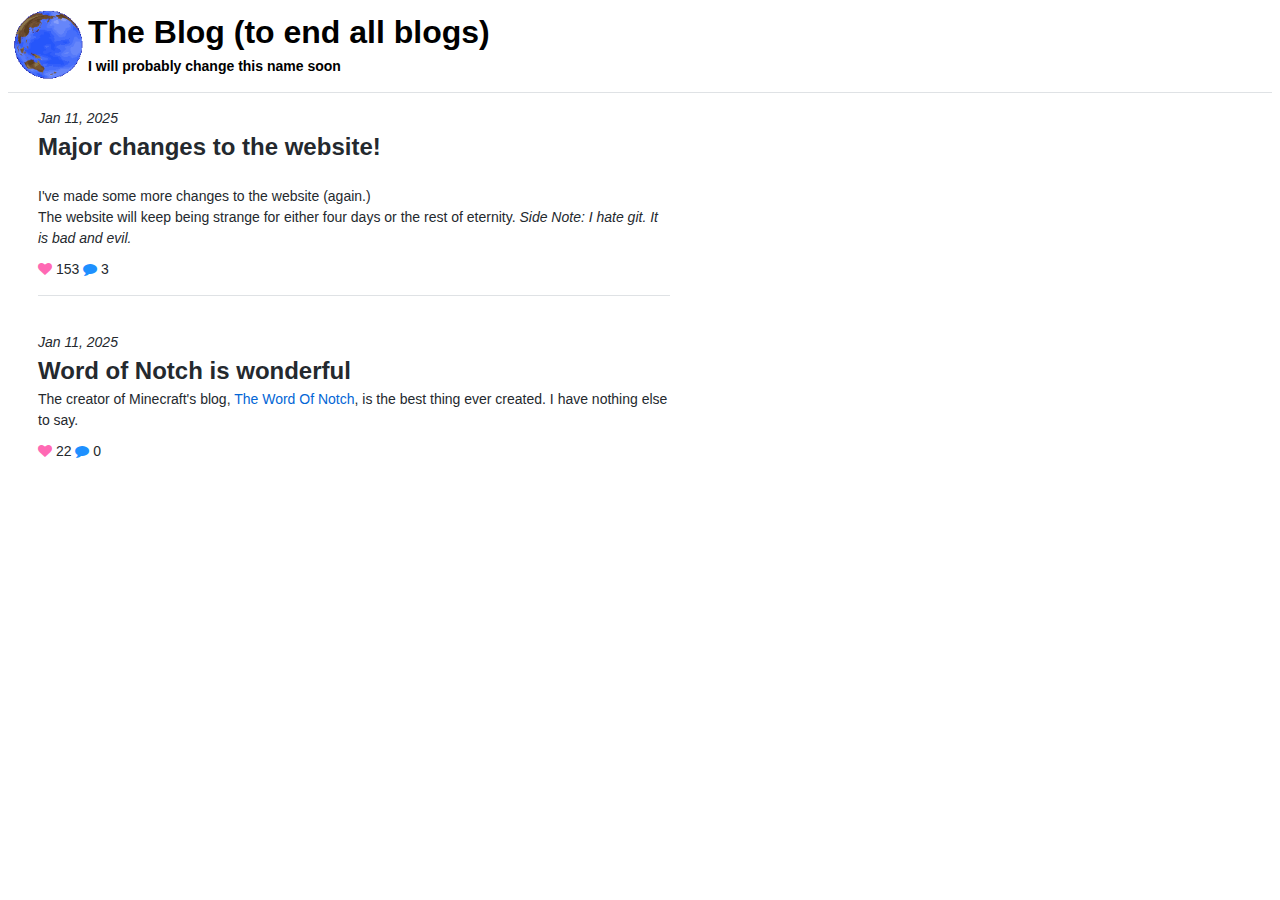
==== blog.html @ 3afa845a "blog" ====
<!DOCTYPE html>
<html>
  <head>
    <title>evanworks's's blog</title>
    <link rel="stylesheet" href="res/normalize.css">
    <link rel="stylesheet" href="https://cdnjs.cloudflare.com/ajax/libs/font-awesome/4.7.0/css/font-awesome.min.css">
  </head>
  <body>
    <div style="color: black;">
      <a href="https://evanworks.github.io"><img src="img/28.gif" style="float: left; width: 80px;"></a>
    <h1>The Blog (to end all blogs)</h1>
    <b>I will probably change this name soon</b>
    </div>
    <hr/>
    <div style="margin-left: 30px; width: 50%;">
      <div id="major-changes-to-the-website">
        <i>Jan 11, 2025</i>
        <h2>Major changes to the website!</h2><br/>
        <p>
          I've made some more changes to the website (again.)<br/>The website will keep being strange for either four days or the rest of eternity. <i>Side Note: I hate git. It is bad and evil.</i>
        </p>
        <div><i class="fa fa-heart" style="color:hotpink"></i> <span id="like-count">153</span> <span> </span> <i class="fa fa-comment" style="color:dodgerblue"></i> <span id="like-count">3</span></div>
      </div>
      <hr/>
      <div id="word-of-notch-is-wonderful">
        <br/>
        <i>Jan 11, 2025</i>
        <h2>Word of Notch is wonderful</h2>
        <p>
          The creator of Minecraft's blog, <a href="https://blog.omniarchive.uk">The Word Of Notch</a>, is the best thing ever created. I have nothing else to say.
        </p>
        <div><i class="fa fa-heart" style="color:hotpink"></i> <span id="like-count">22</span> <span> </span> <i class="fa fa-comment" style="color:dodgerblue"></i> <span id="like-count">0</span></div>
      </div>
      </div>
  </body>
</html>
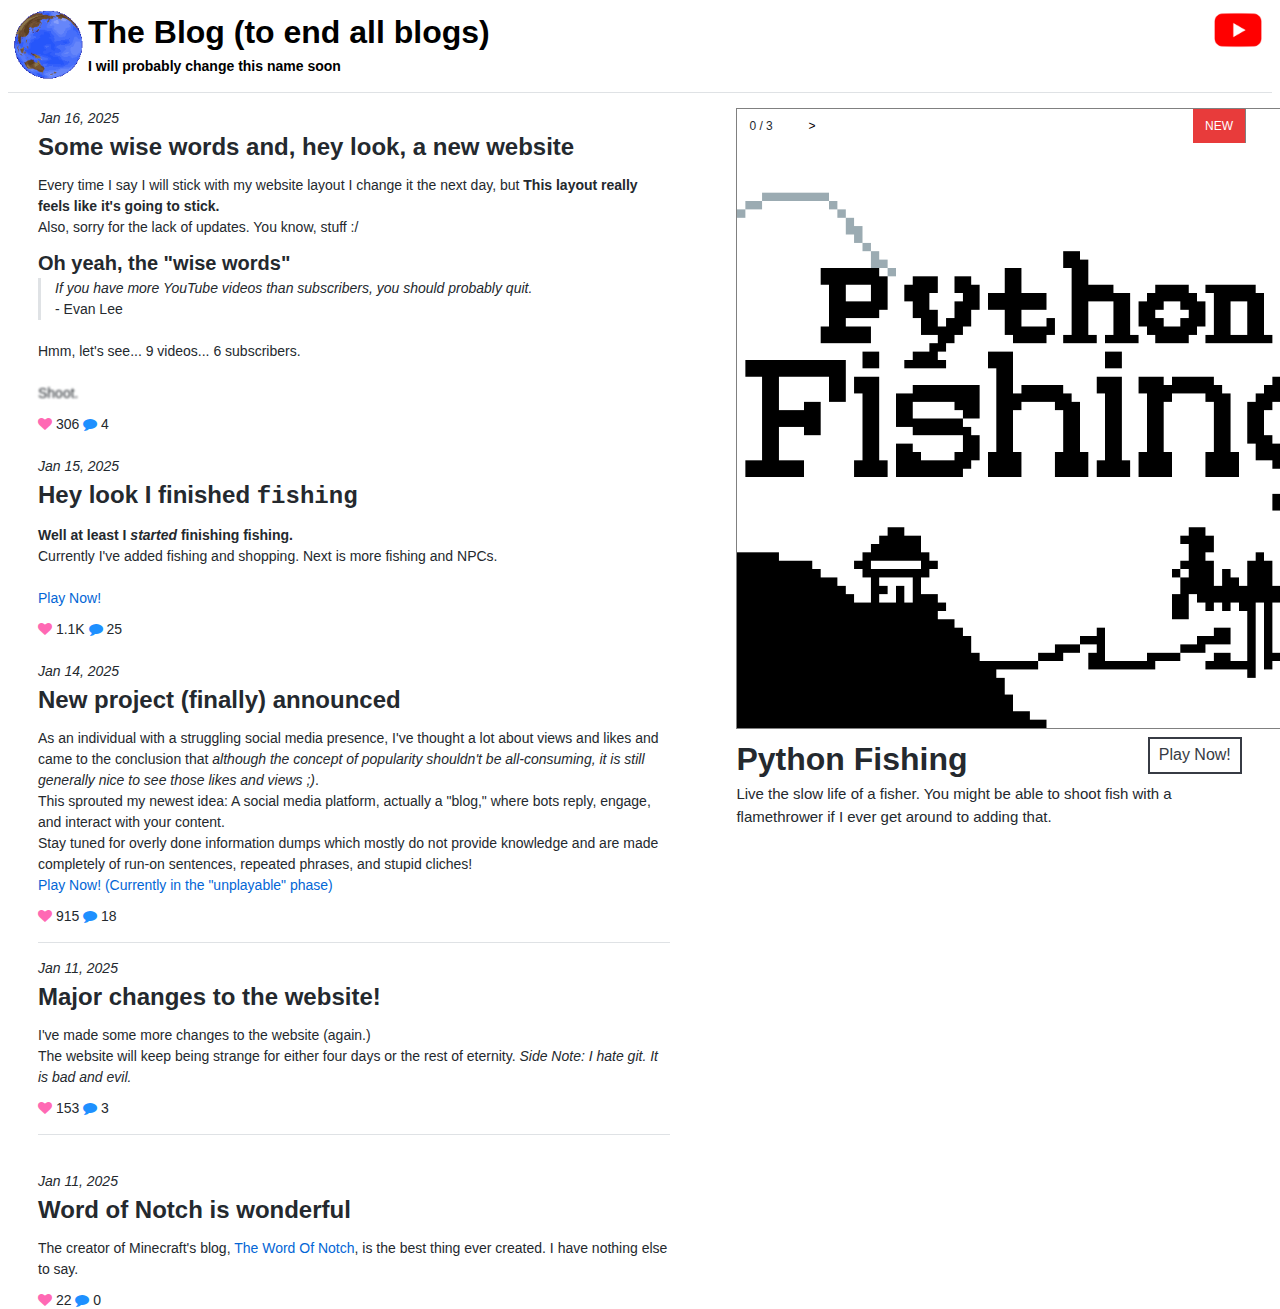
==== commit 448af01a: "new layout again" ====
--- a/blog.html
+++ b/blog.html
@@ -4,18 +4,238 @@
     <title>evanworks's's blog</title>
     <link rel="stylesheet" href="res/normalize.css">
     <link rel="stylesheet" href="https://cdnjs.cloudflare.com/ajax/libs/font-awesome/4.7.0/css/font-awesome.min.css">
+    <style>
+/* Caption text */
+.text {
+  font-size: 15px;
+}
+
+/* Number text (1/3 etc) */
+.numbertext {
+  position: fixed;
+  font-size: 12px;
+  padding: 8px 12px;
+  top: 108px;
+  background: white;
+  border-top: 1px solid grey;
+  border-left: 1px solid grey;
+}
+
+/* Fading animation */
+.fade {
+  animation-name: fade;
+  animation-duration: 1s;
+}
+@keyframes fade {
+  from {opacity: .0} 
+  to {opacity: 1}
+}
+
+.galleryimg {
+  border: 1px solid grey;
+  height: 69vh;
+}
+.gallerybtn {
+  position: fixed;
+  font-size: 12px;
+  padding: 8px 12px;
+  top: 108px;
+  margin-left: 60px;
+  background: white;
+  border: none;
+  border-top: 1px solid grey;
+}
+.gallerybtn:hover {
+  background: rgb(246, 246, 246);
+}
+.gallerybtn:active {
+  background: lightgrey;
+}
+.playnowbtn {
+  border: 1px solid black;
+  margin-top: 6px;
+  float: right;
+}
+.playnowbtn:hover {
+  /*background: linear-gradient(
+    45deg,
+    #ff0000,
+    #ff7300,
+    #fffb00,
+    #48ff00,
+    #00ffd5,
+    #002bff,
+    #7a00ff,
+    #ff00c8,
+    #ff0000
+  );
+  background-size: 400%;
+  animation: glowing-button-85 40s linear infinite;*/
+}
+@keyframes glowing-button-85 {
+  0% {
+    background-position: 0 0;
+  }
+  50% {
+    background-position: 400% 0;
+  }
+  100% {
+    background-position: 0 0;
+  }
+}
+
+/* CSS */
+.button-85 {
+  padding: 0.6em 2em;
+  border: none;
+  outline: none;
+  color: rgb(255, 255, 255);
+  background: #111;
+  cursor: pointer;
+  position: relative;
+  z-index: 0;
+  border-radius: 10px;
+  user-select: none;
+  -webkit-user-select: none;
+  touch-action: manipulation;
+}
+
+.button-85:before {
+  content: "";
+  background: linear-gradient(
+    45deg,
+    #ff0000,
+    #ff7300,
+    #fffb00,
+    #48ff00,
+    #00ffd5,
+    #002bff,
+    #7a00ff,
+    #ff00c8,
+    #ff0000
+  );
+  position: absolute;
+  top: -2px;
+  left: -2px;
+  background-size: 400%;
+  z-index: -1;
+  filter: blur(5px);
+  -webkit-filter: blur(5px);
+  width: calc(100% + 4px);
+  height: calc(100% + 4px);
+  animation: glowing-button-85 20s linear infinite;
+  transition: opacity 0.3s ease-in-out;
+  border-radius: 10px;
+}
+
+@keyframes glowing-button-85 {
+  0% {
+    background-position: 0 0;
+  }
+  50% {
+    background-position: 400% 0;
+  }
+  100% {
+    background-position: 0 0;
+  }
+}
+
+/* CSS */
+.button-89 {
+  --b: 2px;   /* border thickness */
+  --s: .0em; /* size of the corner */
+  --color: #373B44;
+  
+  padding: calc(.4em + var(--s)) calc(.7em + var(--s));
+  color: var(--color);
+  --_p: var(--s);
+  background:
+    conic-gradient(from 90deg at var(--b) var(--b),#0000 90deg,var(--color) 0)
+    var(--_p) var(--_p)/calc(100% - var(--b) - 2*var(--_p)) calc(100% - var(--b) - 2*var(--_p));
+  transition: .3s linear, color 0s, background-color 0s;
+  outline: var(--b) solid #0000;
+  outline-offset: .6em;
+  font-size: 16px;
+
+  border: 0;
+
+  user-select: none;
+  -webkit-user-select: none;
+  touch-action: manipulation;
+  margin-top: 2px;
+}
+
+.button-89:hover,
+.button-89:focus-visible{
+  --_p: 0px;
+  outline-color: var(--color);
+  outline-offset: .05em;
+}
+
+.button-89:active {
+  background: var(--color);
+  color: #fff;
+}
+blockquote {
+  padding: 0 1em;
+  border-left: 0.25em solid #dfe2e5;
+}
+    </style>
   </head>
   <body>
     <div style="color: black;">
       <a href="https://evanworks.github.io"><img src="img/28.gif" style="float: left; width: 80px;"></a>
     <h1>The Blog (to end all blogs)</h1>
     <b>I will probably change this name soon</b>
+    <a href="https://youtube.com/@evan-works"><img src="img/yt_logo_rgb_light.webp" style="float: right; width: 48px; margin-top: -50px; margin-right: 10px;"></a>
     </div>
     <hr/>
-    <div style="margin-left: 30px; width: 50%;">
+    <div style="margin-left: 30px; width: 50%; float: left;">
+      <div id="hey-look-i-finished-fishing">
+        <i>Jan 16, 2025</i>
+        <h2>Some wise words and, hey look, a new website</h2><div style="height: 10px;"></div>
+        <p>
+          Every time I say I will stick with my website layout I change it the next day, but <b>This layout really feels like it's going to stick.</b><br/>
+          Also, sorry for the lack of updates. You know, stuff :/
+          <br/>
+          <h3>Oh yeah, the "wise words"</h3>
+          <blockquote><i>If you have more YouTube videos than subscribers, you should probably quit.</i><br/>- Evan Lee</blockquote>
+          <br/>
+          Hmm, let's see... 9 videos... 6 subscribers.
+          <br/>
+          <br/>
+          <span style="filter: blur(1px);">Shoot.</span>
+        </p>
+        <div><i class="fa fa-heart" style="color:hotpink"></i> <span id="like-count">306</span> <span> </span> <i class="fa fa-comment" style="color:dodgerblue"></i> <span id="like-count">4</span></div>
+      </div>
+      <br/>
+      <div id="hey-look-i-finished-fishing">
+        <i>Jan 15, 2025</i>
+        <h2>Hey look I finished <span style="font-family: monospace">fishing</span></h2><div style="height: 10px;"></div>
+        <p>
+          <b>Well at least I <i>started</i> finishing fishing.</b>
+          <br/>Currently I've added fishing and shopping. Next is more fishing and NPCs.
+          <br/>
+          <br/><a href="https://evanworks.github.io/fishing">Play Now!</a>
+        </p>
+        <div><i class="fa fa-heart" style="color:hotpink"></i> <span id="like-count">1.1K</span> <span> </span> <i class="fa fa-comment" style="color:dodgerblue"></i> <span id="like-count">25</span></div>
+      </div>
+      <br/>
+      <div id="new-project-finally-announced">
+        <i>Jan 14, 2025</i>
+        <h2>New project (finally) announced</h2><div style="height: 10px;"></div>
+        <p>
+          As an individual with a struggling social media presence, I've thought a lot about views and likes and came to the conclusion that <i>although the concept of popularity shouldn't be all-consuming, it is still generally nice to see those likes and views ;)</i>.
+          <br/>This sprouted my newest idea: A social media platform, actually a "blog," where bots reply, engage, and interact with your content.
+          <br/>Stay tuned for overly done information dumps which mostly do not provide knowledge and are made completely of run-on sentences, repeated phrases, and stupid cliches!
+          <br/><a href="https://evanworks.github.io/untitled-blog">Play Now! (Currently in the "unplayable" phase)</a>
+        </p>
+        <div><i class="fa fa-heart" style="color:hotpink"></i> <span id="like-count">915</span> <span> </span> <i class="fa fa-comment" style="color:dodgerblue"></i> <span id="like-count">18</span></div>
+      </div>
+      <hr/>
       <div id="major-changes-to-the-website">
         <i>Jan 11, 2025</i>
-        <h2>Major changes to the website!</h2><br/>
+        <h2>Major changes to the website!</h2><div style="height: 10px;"></div>
         <p>
           I've made some more changes to the website (again.)<br/>The website will keep being strange for either four days or the rest of eternity. <i>Side Note: I hate git. It is bad and evil.</i>
         </p>
@@ -25,12 +245,112 @@
       <div id="word-of-notch-is-wonderful">
         <br/>
         <i>Jan 11, 2025</i>
-        <h2>Word of Notch is wonderful</h2>
+        <h2>Word of Notch is wonderful</h2><div style="height: 10px;"></div>
         <p>
           The creator of Minecraft's blog, <a href="https://blog.omniarchive.uk">The Word Of Notch</a>, is the best thing ever created. I have nothing else to say.
         </p>
         <div><i class="fa fa-heart" style="color:hotpink"></i> <span id="like-count">22</span> <span> </span> <i class="fa fa-comment" style="color:dodgerblue"></i> <span id="like-count">0</span></div>
       </div>
       </div>
+
+
+
+
+
+      <div class="slideshow-container" style="width: 40%; float: right; margin-right: 30px;">
+        
+        <div class="mySlides fade">
+          <div class="numbertext">0 / 3</div>
+          <div class="numbertext" style="right: 34px; border-right: 1px solid grey; border-left: none; background: #e83b3b; color: white;">NEW</div>
+          <button onclick="nextSlide()" class="gallerybtn">></button>
+          <img src="img/python-fishing-logo-square-export.png" class="galleryimg">
+          <div class="text">
+            <h1 style="display: inline-block;">Python Fishing</h1>
+            <button class="playnowbtn button-89" style="display: inline-block" onclick="location.href = `https://evanworks.github.io/fishing`">Play Now!</button>
+            <p>Live the slow life of a fisher. You might be able to shoot fish with a flamethrower if I ever get around to adding that.</p>
+          </div>
+        </div>
+      
+        <div class="mySlides fade">
+          <div class="numbertext">1 / 3</div>
+          <button onclick="nextSlide()" class="gallerybtn">></button>
+          <img src="img/3.png" class="galleryimg">
+          
+
+          <div class="text">
+            <h1>Shape Clicker</h1>
+            <button class="playnowbtn button-89" style="display: inline-block" onclick="location.href = `https://evanworks.github.io/shape-clicker`">Play Now!</button>
+            <p>Click various shapes endlessly. There once was a debate on whether it should be called <i>Shapes Clicker</i> or <i>Shape Clicker</i></p>
+          </div>
+        </div>
+
+        <div class="mySlides fade">
+          <div class="numbertext">2 / 3</div>
+          <button onclick="nextSlide()" class="gallerybtn">></button>
+          <img src="img/c.png" class="galleryimg">
+          
+          <div class="text">
+            <h1>Chocolate Factory</h1>
+            <button class="playnowbtn button-89" style="display: inline-block" onclick="location.href = `https://evanworks.github.io/chocolate-factory/`">Play Now!</button>
+            <p>Run a surprisingly profitable chocolate business. Have fun making tons of money.</p>
+          </div>
+        </div>
+        
+        <div class="mySlides fade">
+          <div class="numbertext">3 / 3</div>
+          <button onclick="nextSlide()" class="gallerybtn">></button>
+          <img src="img/4.png" class="galleryimg">
+          
+          <div class="text">
+            <h1>ASCII Blackjack</h1>
+            <button class="playnowbtn button-89" style="display: inline-block" onclick="location.href = `https://evanworks.github.io/ascii-blackjack`">Play Now!</button>
+            <p>Gamble tens of thousands of dollars on pure luck. Listen to stupid sound effects.</p>
+          </div>
+        </div>
+        
+        </div>
+        <br>
+        
+        <div style="text-align:center">
+          <span class="dot"></span> 
+          <span class="dot"></span> 
+          <span class="dot"></span> 
+        </div>
   </body>
+  <script>
+    let showSlidesTimeout;
+    let slideIndex = 0;
+    showSlides();
+    function showSlides() {
+      let i;
+      let slides = document.getElementsByClassName("mySlides");
+      let dots = document.getElementsByClassName("dot");
+      for (i = 0; i < slides.length; i++) {
+        slides[i].style.display = "none";  
+      }
+      slideIndex++;
+      if (slideIndex > slides.length) {slideIndex = 1}    
+      for (i = 0; i < dots.length; i++) {
+        dots[i].className = dots[i].className.replace(" active", "");
+      }
+      slides[slideIndex-1].style.display = "block";  
+      showSlidesTimeout = setTimeout(showSlides, 5000);
+    }
+
+    function nextSlide() {
+      let i;
+      let slides = document.getElementsByClassName("mySlides");
+      let dots = document.getElementsByClassName("dot");
+      for (i = 0; i < slides.length; i++) {
+        slides[i].style.display = "none";  
+      }
+      slideIndex++;
+      if (slideIndex > slides.length) {slideIndex = 1}    
+      for (i = 0; i < dots.length; i++) {
+        dots[i].className = dots[i].className.replace(" active", "");
+      }
+
+      slides[slideIndex-1].style.display = "block";
+    }
+  </script>
 </html>